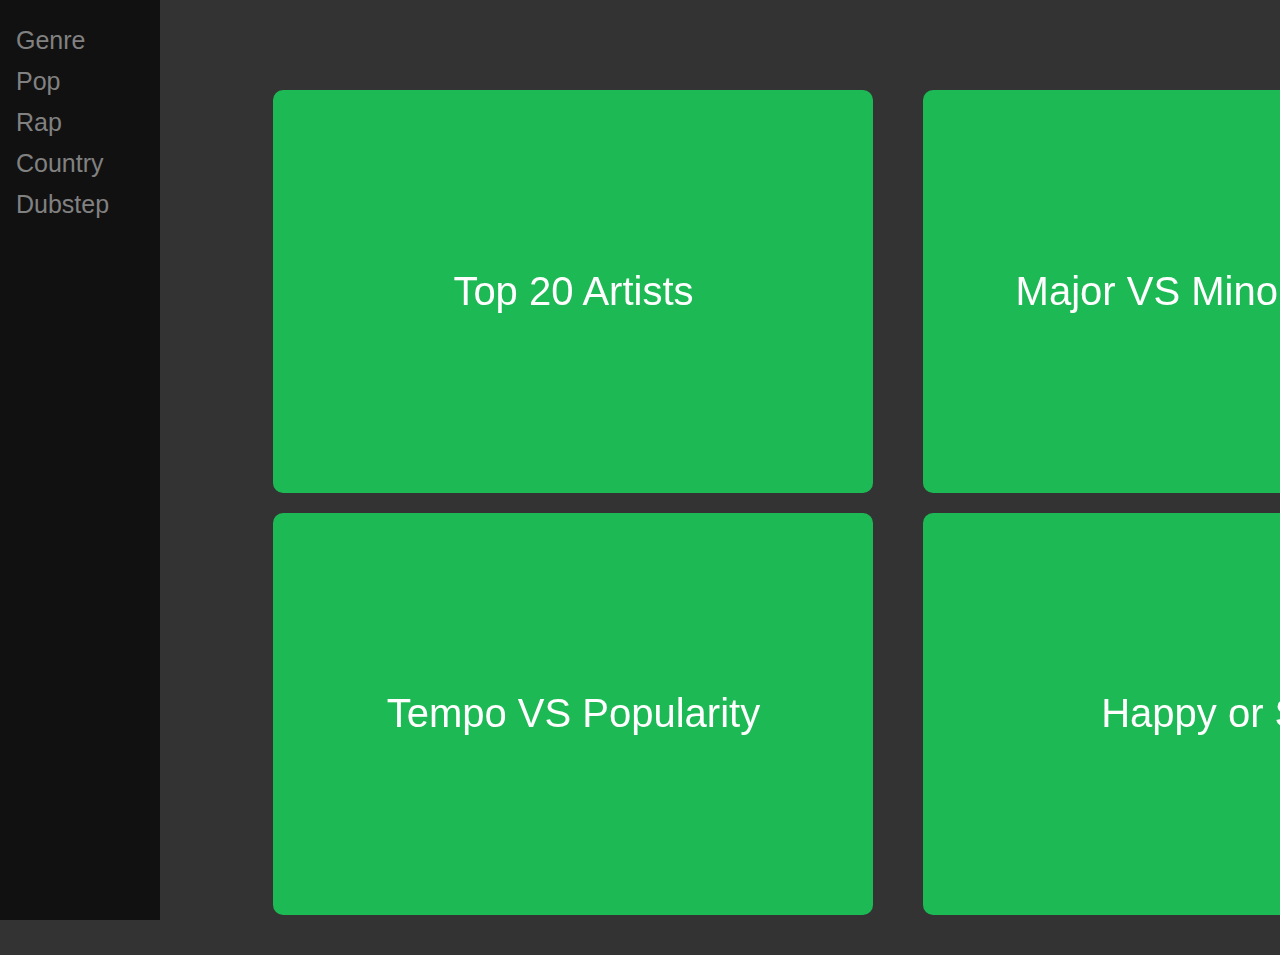
==== static/index.html @ 2abc6f4f "Fixing Files" ====
<!DOCTYPE html>
<html>
<head>
    <title>Spotify's Greatest Analysis</title>
    <meta charset="UTF-8">
    <meta name="viewport" content="width=device-width, initial-scale=1.0">
    <link rel="stylesheet" href="layout.css">
</head>
<body>
    <video autoplay muted loop id="myVideo">
        <source src="background.mp4" type="video/mp4">
      </video>
        
    <div id="slider">
        <input type="range" min="0" max="100" value="0" />
    </div>
    
    <section>
        <div class="sidenav">
            <a href="#genre">Genre</a>
            <a href="#pop">Pop</a>
            <a href="#rap">Rap</a>
            <a href="#country">Country</a>
            <a href="#dubstep">Dubstep</a>
        </div>
    
        <div class="container">
            <div class="box">Top 20 Artists</div>
            <div class="box">Major VS Minor Chords</div>
            <div class="box">Tempo VS Popularity</div>
            <div class="box">Happy or Sad</div>
        </div>
    </section>
   
    
</body>
</html>
---- static/layout.css ----
#myVideo {
  position: fixed;
  right: 0;
  bottom: 0;
  z-index: -1;
  min-width: 100%;
  min-height: 100%;
}

body {
  font-family: "Century Gothic", sans-serif;
  background-color: #333;
}

.sidenav {
  height: 100%;
  width: 160px;
  position: fixed;
  z-index: 1;
  top: 0;
  left: 0;
  background-color: #111;
  overflow-x: hidden;
  padding-top: 20px;
}

.sidenav a {
  padding: 6px 8px 6px 16px;
  text-decoration: none;
  font-size: 25px;
  color: #818181;
  display: block;
}

.sidenav a:hover {
  color: #f1f1f1;
}

.main {
  margin-left: 160px; /* Same as the width of the sidenav */
  font-size: 28px; /* Increased text to enable scrolling */
  padding: 0px 10px;
}

@media screen and (max-height: 450px) {
  .sidenav {padding-top: 15px;}
  .sidenav a {font-size: 18px;}
}

.container{
  margin: 40px auto;
  margin-top: 60px;
  margin-left: 21%;
  width:900px;
  height:825px;
  display:grid;
  grid-template-columns: 600px 600px;
  grid-row: auto auto;
  grid-column-gap: 50px;
  grid-row-gap: 20px;
  .box{
    background-color:#1DB954;
    padding:20px;
    border-radius:10px;
    color:#fff;
    display:flex;
    align-items:center;
    justify-content:center;
    font-size:40px;
    font-family:"Century Gothic", sans-serif;
  }

}
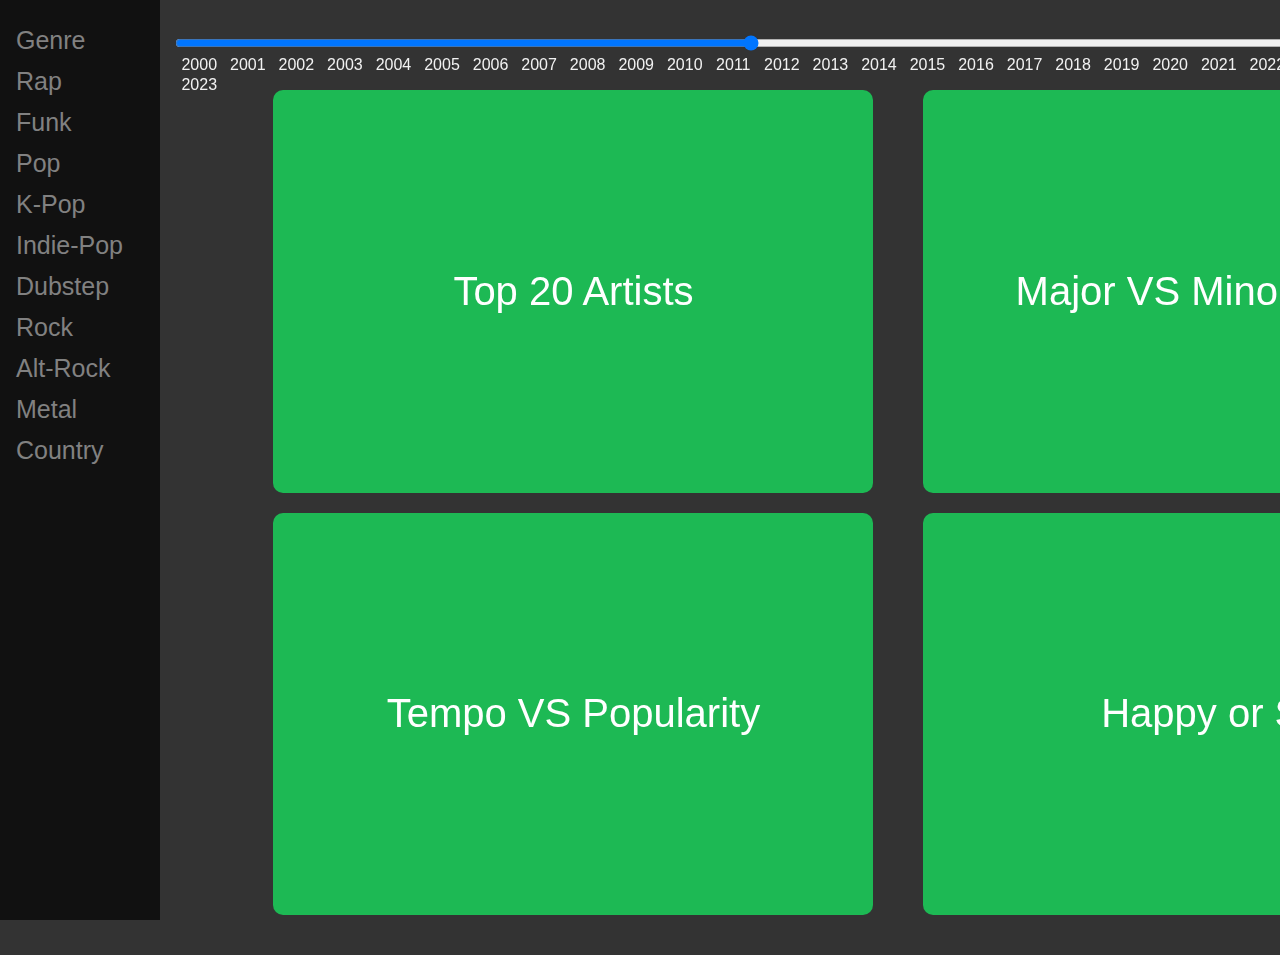
==== commit 499399cb: "added work on css and html files" ====
--- a/static/index.html
+++ b/static/index.html
@@ -9,19 +9,53 @@
 <body>
     <video autoplay muted loop id="myVideo">
         <source src="background.mp4" type="video/mp4">
-      </video>
-        
-    <div id="slider">
-        <input type="range" min="0" max="100" value="0" />
+    </video>
+
+    <div class="fullslide">
+        <input class="slider" type="range" min="0" max="24" id="my-range" list="my-datalist"/>
+        <datalist class="sliderdata" id="my-datalist" style="--list-length: 24;"><!--
+          ---><option>2000</option><!--
+          ---><option>2001</option><!--
+          ---><option>2002</option><!--
+          ---><option>2003</option><!--
+          ---><option>2004</option><!--
+          ---><option>2005</option><!--
+          ---><option>2006</option><!--
+          ---><option>2007</option><!--
+          ---><option>2008</option><!--
+          ---><option>2009</option><!--
+          ---><option>2010</option><!--
+          ---><option>2011</option><!--
+          ---><option>2012</option><!--
+          ---><option>2013</option><!--
+          ---><option>2014</option><!--
+          ---><option>2015</option><!--
+          ---><option>2016</option><!--
+          ---><option>2017</option><!--
+          ---><option>2018</option><!--
+          ---><option>2019</option><!--
+          ---><option>2020</option><!--
+          ---><option>2021</option><!--
+          ---><option>2022</option><!--
+          ---><option>2023</option><!--
+        ---></datalist>
     </div>
+             
     
     <section>
         <div class="sidenav">
             <a href="#genre">Genre</a>
+            <a href="#rap">Rap</a>
+            <a href="#funk">Funk</a>
             <a href="#pop">Pop</a>
-            <a href="#rap">Rap</a>
+            <a href="#k-pop">K-Pop</a>
+            <a href="#indie-pop">Indie-Pop</a>
+            <a href="#dubstep">Dubstep</a>
+            <a href="#rock">Rock</a>
+            <a href="#alt-rock">Alt-Rock</a>
+            <a href="#metal">Metal</a>
             <a href="#country">Country</a>
-            <a href="#dubstep">Dubstep</a>
+            
         </div>
     
         <div class="container">
--- a/static/layout.css
+++ b/static/layout.css
@@ -11,6 +11,31 @@
 body {
   font-family: "Century Gothic", sans-serif;
   background-color: #333;
+}
+
+.fullslide {
+  position:absolute;
+  width:90%;
+  left:175px; 
+  top:30px;
+}
+
+.slider {
+  width: 100%;
+  max-width: 100%;
+  margin-left: 0;
+}
+
+/* style datalist */
+input[type=range] + datalist {
+  display: block;
+  margin-top: -2px;
+}
+input[type=range] + datalist option {
+  display: inline-block;
+  width: calc((90% - 12px) / (var(--list-length) - 1));
+  text-align: center;
+  color:#f1f1f1;
 }
 
 .sidenav {
@@ -50,7 +75,7 @@
 
 .container{
   margin: 40px auto;
-  margin-top: 60px;
+  margin-top: 90px;
   margin-left: 21%;
   width:900px;
   height:825px;
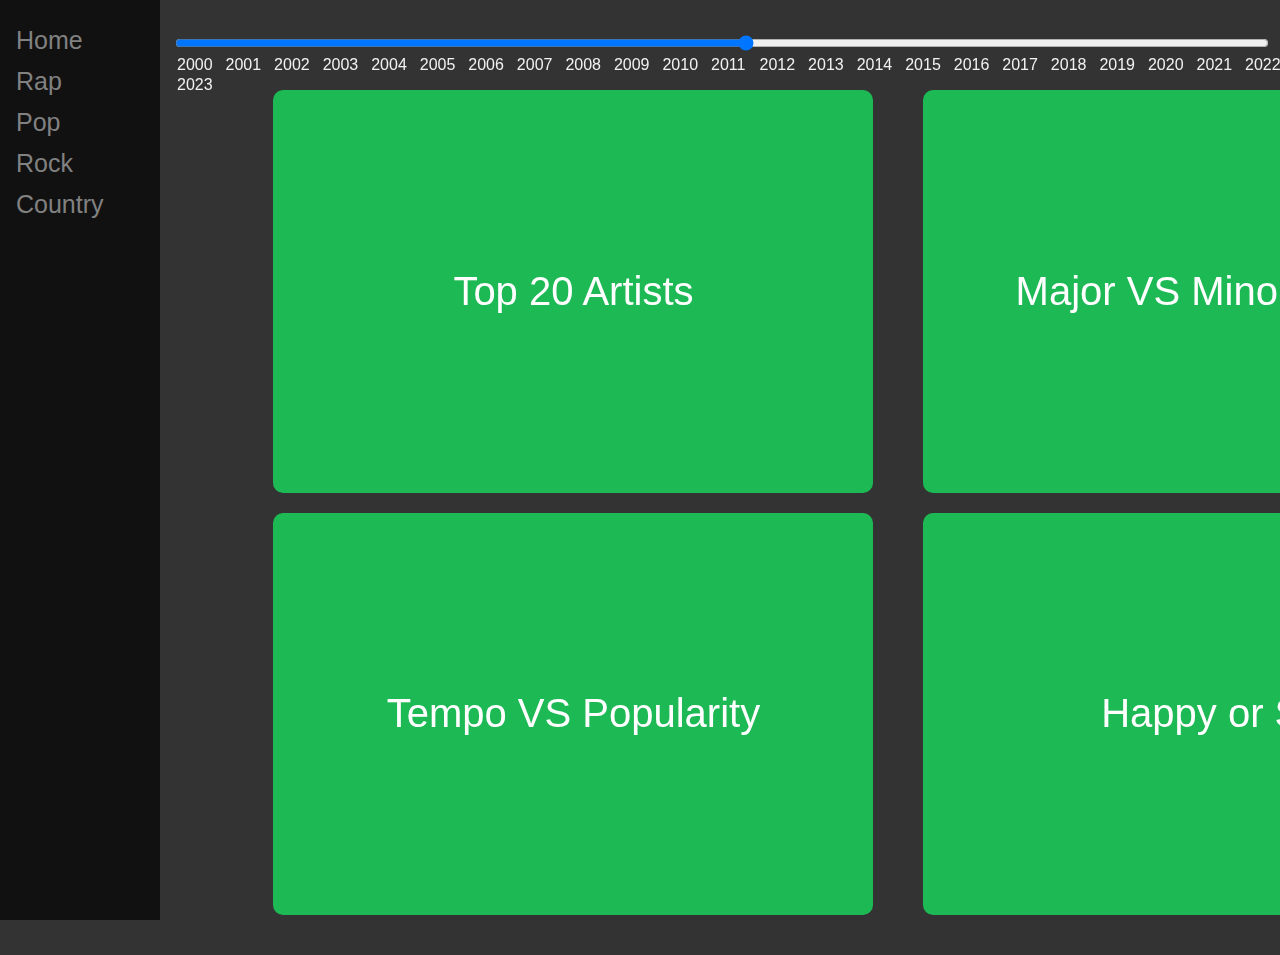
==== commit 748aad67: "adding new html and css" ====
--- a/static/index.html
+++ b/static/index.html
@@ -12,7 +12,7 @@
     </video>
 
     <div class="fullslide">
-        <input class="slider" type="range" min="0" max="24" id="my-range" list="my-datalist"/>
+        <input class="slider" type="range" min="0" max="23" id="my-range" list="my-datalist"/>
         <datalist class="sliderdata" id="my-datalist" style="--list-length: 24;"><!--
           ---><option>2000</option><!--
           ---><option>2001</option><!--
@@ -44,16 +44,10 @@
     
     <section>
         <div class="sidenav">
-            <a href="#genre">Genre</a>
+            <a href="#home">Home</a>
             <a href="#rap">Rap</a>
-            <a href="#funk">Funk</a>
             <a href="#pop">Pop</a>
-            <a href="#k-pop">K-Pop</a>
-            <a href="#indie-pop">Indie-Pop</a>
-            <a href="#dubstep">Dubstep</a>
             <a href="#rock">Rock</a>
-            <a href="#alt-rock">Alt-Rock</a>
-            <a href="#metal">Metal</a>
             <a href="#country">Country</a>
             
         </div>
--- a/static/layout.css
+++ b/static/layout.css
@@ -21,8 +21,8 @@
 }
 
 .slider {
-  width: 100%;
-  max-width: 100%;
+  width: 95%;
+  max-width: 95%;
   margin-left: 0;
 }
 
@@ -34,7 +34,7 @@
 input[type=range] + datalist option {
   display: inline-block;
   width: calc((90% - 12px) / (var(--list-length) - 1));
-  text-align: center;
+  text-align: left;
   color:#f1f1f1;
 }
 
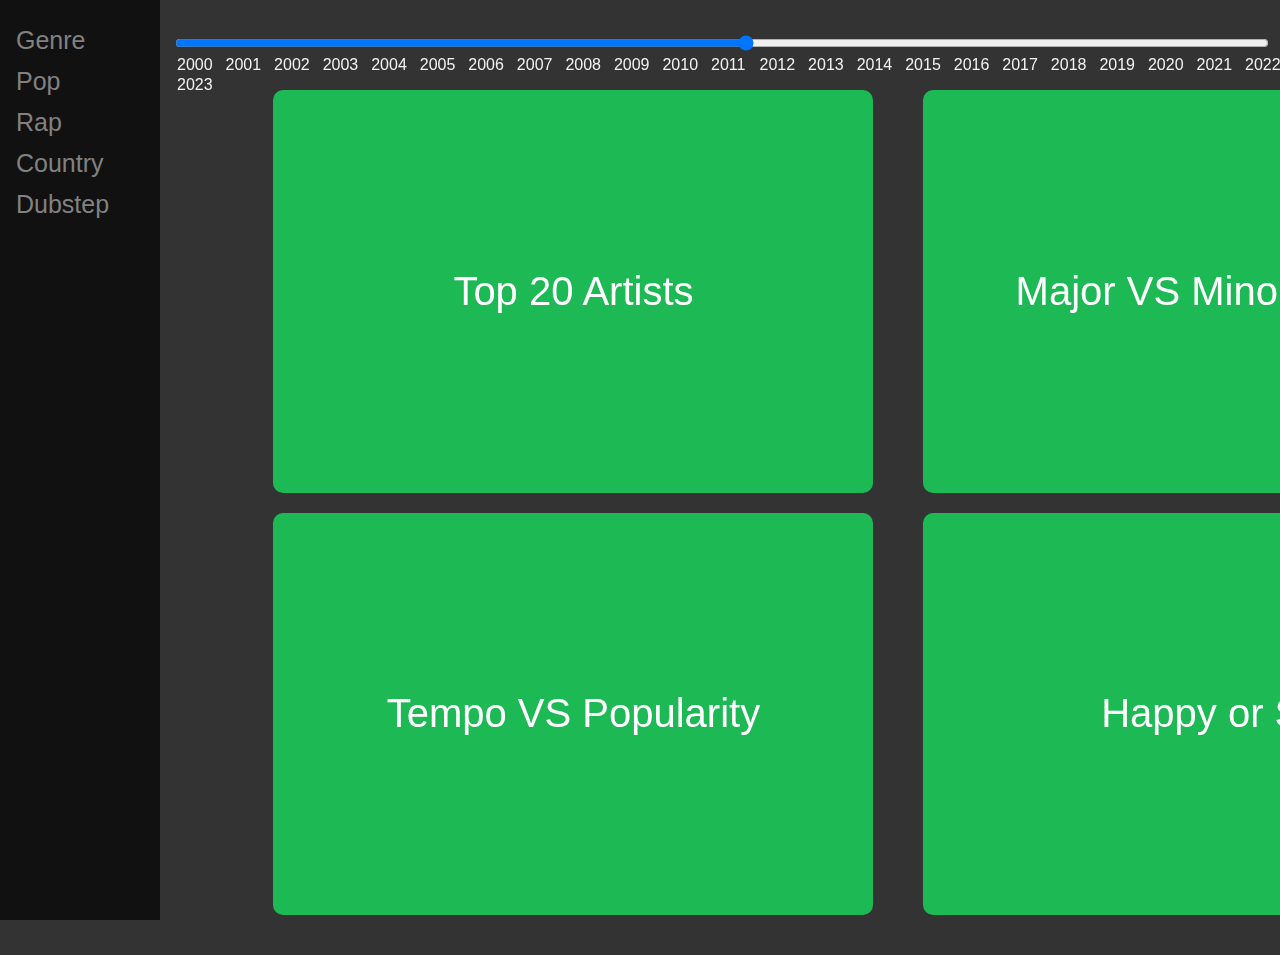
==== commit fe8fc13d: "reconnected css and html" ====
--- a/static/index.html
+++ b/static/index.html
@@ -5,10 +5,12 @@
     <meta charset="UTF-8">
     <meta name="viewport" content="width=device-width, initial-scale=1.0">
     <link rel="stylesheet" href="layout.css">
+
 </head>
 <body>
     <video autoplay muted loop id="myVideo">
         <source src="background.mp4" type="video/mp4">
+
     </video>
 
     <div class="fullslide">
@@ -44,13 +46,13 @@
     
     <section>
         <div class="sidenav">
-            <a href="#home">Home</a>
+            <a href="#genre">Genre</a>
+            <a href="#pop">Pop</a>
             <a href="#rap">Rap</a>
-            <a href="#pop">Pop</a>
-            <a href="#rock">Rock</a>
             <a href="#country">Country</a>
+            <a href="#dubstep">Dubstep</a>
+          </div>
             
-        </div>
     
         <div class="container">
             <div class="box">Top 20 Artists</div>
